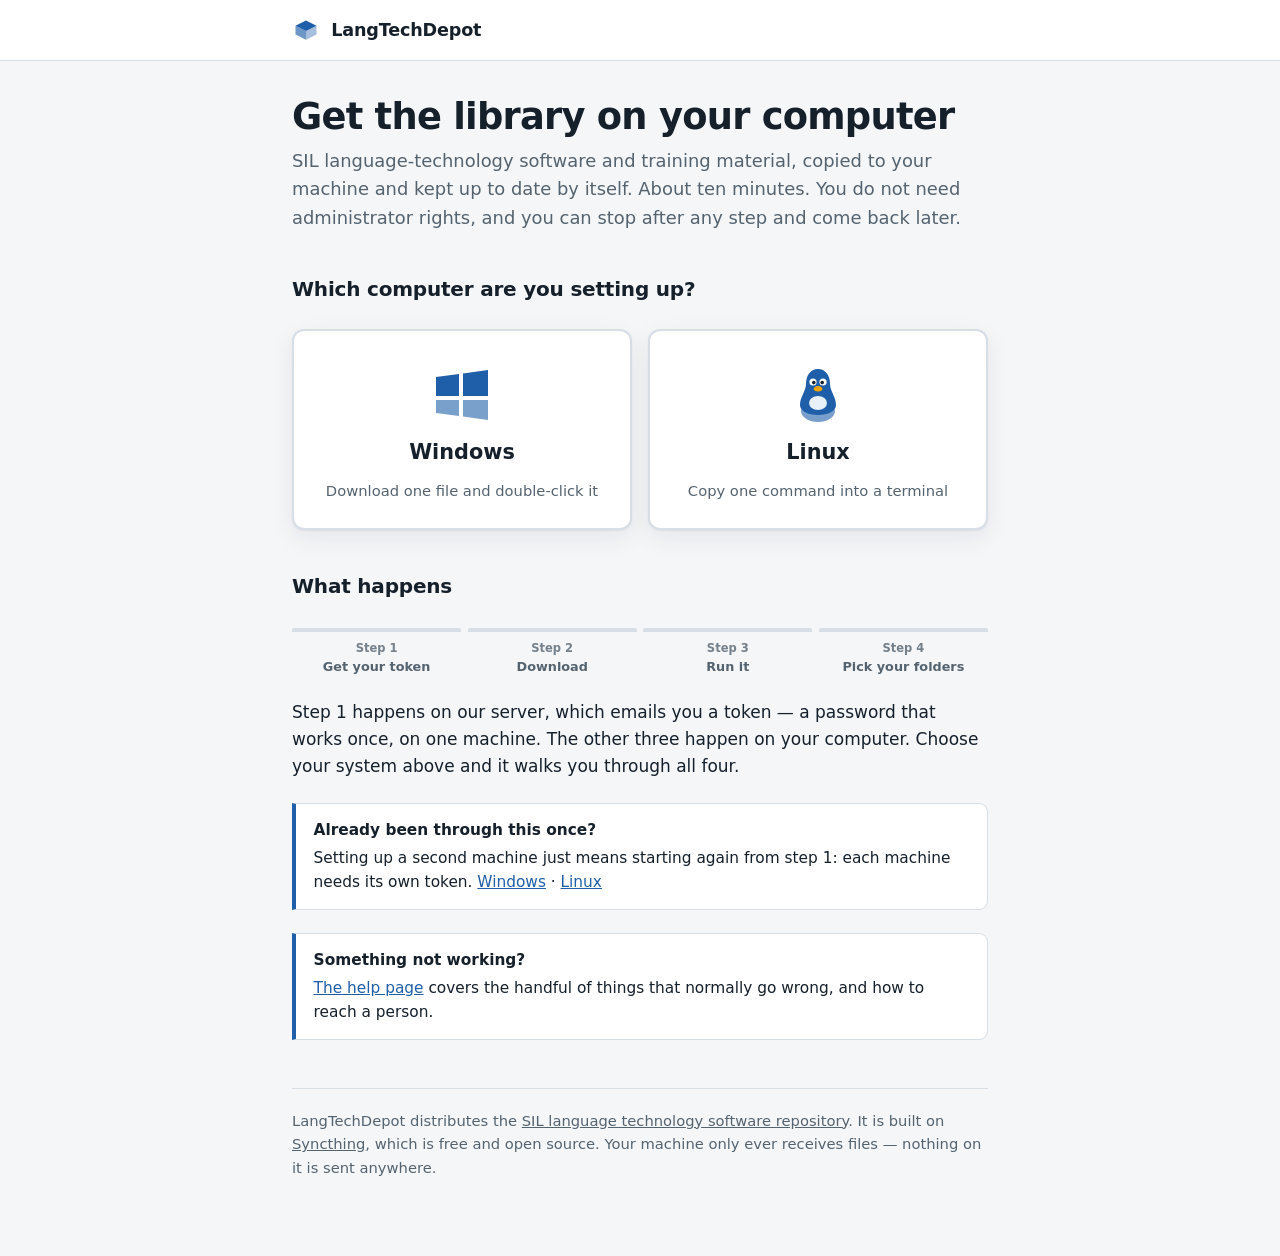
==== docs/index.html @ d98d8e03 "docs/ a graphical install path, so no field user meets a GitHub page The README was the front door a" ====
<!doctype html>
<html lang="en">
<meta charset="utf-8">
<meta name="viewport" content="width=device-width,initial-scale=1">
<title>LangTechDepot &mdash; get the library on your computer</title>
<meta name="description" content="Set up LangTechDepot on your computer. Four steps, about ten minutes, no administrator rights needed.">
<link rel="stylesheet" href="assets/site.css">
<link rel="icon" href="assets/favicon.svg" type="image/svg+xml">

<header class="masthead"><div class="wrap">
  <a href="index.html">
    <svg class="mark" width="28" height="28" viewBox="0 0 32 32" aria-hidden="true">
      <path d="M4 11 16 5l12 6-12 6z" fill="var(--brand)"/>
      <path d="M4 11v10l12 6V17z" fill="var(--brand)" opacity=".65"/>
      <path d="M28 11v10l-12 6V17z" fill="var(--brand)" opacity=".4"/>
    </svg>
    <span class="name">LangTechDepot</span>
  </a>
</div></header>

<main class="wrap">

  <h1>Get the library on your computer</h1>
  <p class="lede">SIL language-technology software and training material, copied to
  your machine and kept up to date by itself. About ten minutes. You do not need
  administrator rights, and you can stop after any step and come back later.</p>

  <h2>Which computer are you setting up?</h2>

  <div class="choose">
    <a class="choice" href="windows.html">
      <svg width="64" height="64" viewBox="0 0 64 64" aria-hidden="true">
        <path d="M6 14 29 11v22H6z"  fill="var(--brand)"/>
        <path d="M33 10.5 58 7v26H33z" fill="var(--brand)"/>
        <path d="M6 37h23v16L6 50z"  fill="var(--brand)" opacity=".6"/>
        <path d="M33 37h25v20l-25-3.5z" fill="var(--brand)" opacity=".6"/>
      </svg>
      <span class="label">Windows</span>
      <span class="hint">Download one file and double-click it</span>
    </a>

    <a class="choice" href="linux.html">
      <svg width="64" height="64" viewBox="0 0 64 64" aria-hidden="true">
        <ellipse cx="32" cy="48" rx="17" ry="11" fill="var(--brand)" opacity=".6"/>
        <path d="M32 6c8 0 12 7 12 15 0 7 6 13 6 21 0 6-8 10-18 10s-18-4-18-10c0-8 6-14 6-21C20 13 24 6 32 6z" fill="var(--brand)"/>
        <ellipse cx="32" cy="40" rx="9" ry="7" fill="var(--brand-soft)"/>
        <circle cx="27" cy="19" r="3.6" fill="#fff"/><circle cx="37" cy="19" r="3.6" fill="#fff"/>
        <circle cx="27.8" cy="19.6" r="1.8" fill="#16202b"/><circle cx="36.2" cy="19.6" r="1.8" fill="#16202b"/>
        <path d="M32 23c2.6 0 4.4 1.6 4.4 3S34.6 28.4 32 28.4 27.6 27.4 27.6 26s1.8-3 4.4-3z" fill="#f0a500"/>
      </svg>
      <span class="label">Linux</span>
      <span class="hint">Copy one command into a terminal</span>
    </a>
  </div>

  <h2>What happens</h2>
  <ol class="rail">
    <li><span class="n">Step 1</span>Get your token</li>
    <li><span class="n">Step 2</span>Download</li>
    <li><span class="n">Step 3</span>Run it</li>
    <li><span class="n">Step 4</span>Pick your folders</li>
  </ol>
  <p>Step 1 happens on our server, which emails you a token &mdash; a password
  that works once, on one machine. The other three happen on your computer.
  Choose your system above and it walks you through all four.</p>

  <div class="note">
    <strong>Already been through this once?</strong>
    Setting up a second machine just means starting again from step 1: each
    machine needs its own token. <a href="windows.html">Windows</a> &middot;
    <a href="linux.html">Linux</a>
  </div>

  <div class="note">
    <strong>Something not working?</strong>
    <a href="help.html">The help page</a> covers the handful of things that
    normally go wrong, and how to reach a person.
  </div>

  <p class="foot">LangTechDepot distributes the
  <a href="https://lingtransoft.info/apps/LangTechDepot">SIL language technology
  software repository</a>. It is built on <a href="https://syncthing.net/">Syncthing</a>,
  which is free and open source. Your machine only ever receives files &mdash;
  nothing on it is sent anywhere.</p>

</main>
<script src="assets/site.js"></script>
</html>
---- docs/assets/site.css ----
/* LangTechDepot — shared look for the Pages site and for the registration
   pages served by server/register.py.

   The two sites are one journey (get a token there, install here), so they
   must not look like two different projects. Keep this file and the <style>
   block in register.py in step: same tokens, same component names.

   Field machines are on slow links, so: no web fonts, no framework, no
   images. Illustrations are inline SVG in the page itself. */

:root {
  --brand:      #1f5fa9;
  --brand-dark: #17497f;
  --brand-soft: #e8f0fa;
  --ink:        #16202b;
  --ink-soft:   #55636f;
  --line:       #d8dee5;
  --paper:      #ffffff;
  --ground:     #f4f6f8;
  --ok:         #1e7a46;
  --warn:       #a05a00;
  --radius:     12px;
  --shadow:     0 1px 2px rgba(22,32,43,.06), 0 8px 24px rgba(22,32,43,.07);
}

@media (prefers-color-scheme: dark) {
  :root {
    --brand:      #6fa8e8;
    --brand-dark: #9cc6f2;
    --brand-soft: #17273a;
    --ink:        #e8edf2;
    --ink-soft:   #a3b1bf;
    --line:       #2c3742;
    --paper:      #131a22;
    --ground:     #0d131a;
    --ok:         #5cc189;
    --warn:       #e0a44a;
    --shadow:     0 1px 2px rgba(0,0,0,.4), 0 8px 24px rgba(0,0,0,.35);
  }
}

* { box-sizing: border-box; }

body {
  margin: 0;
  background: var(--ground);
  color: var(--ink);
  font: 17px/1.6 system-ui, -apple-system, "Segoe UI", Roboto, sans-serif;
  -webkit-text-size-adjust: 100%;
}

.wrap { max-width: 46rem; margin: 0 auto; padding: 0 1.25rem 4rem; }

/* --- masthead: identical on both sites, so the hand-off is invisible ------ */

.masthead {
  background: var(--paper);
  border-bottom: 1px solid var(--line);
}
.masthead .wrap {
  display: flex; align-items: center; gap: .7rem;
  padding-top: 1rem; padding-bottom: 1rem;
}
.masthead a { display: flex; align-items: center; gap: .7rem;
  text-decoration: none; color: inherit; }
.masthead .name { font-weight: 700; font-size: 1.1rem; letter-spacing: -.01em; }
.masthead .mark { flex: none; }

/* --- page head ----------------------------------------------------------- */

h1 { font-size: clamp(1.7rem, 5vw, 2.3rem); line-height: 1.15;
     letter-spacing: -.02em; margin: 2.2rem 0 .5rem; }
h2 { font-size: 1.25rem; margin: 2.5rem 0 .6rem; letter-spacing: -.01em; }
.lede { font-size: 1.12rem; color: var(--ink-soft); margin: 0 0 2rem; }
p { margin: .8rem 0; }
a { color: var(--brand); }

/* --- the four-step rail, shared by both sites ---------------------------- */

.rail {
  display: flex; gap: .4rem; list-style: none;
  margin: 1.6rem 0 0; padding: 0; font-size: .8rem; font-weight: 600;
}
.rail li {
  flex: 1; padding: .45rem .3rem .5rem; text-align: center;
  color: var(--ink-soft); border-top: 4px solid var(--line);
  border-radius: 2px;
}
.rail li.done { color: var(--ok); border-top-color: var(--ok); }
.rail li.now  { color: var(--brand); border-top-color: var(--brand); }
.rail .n { display: block; font-size: .72rem; opacity: .8; font-weight: 700; }

/* --- step cards ---------------------------------------------------------- */

.step {
  background: var(--paper); border: 1px solid var(--line);
  border-radius: var(--radius); box-shadow: var(--shadow);
  padding: 1.5rem; margin: 1.25rem 0;
  display: grid; grid-template-columns: 3.1rem 1fr; gap: 0 1.1rem;
}
/* The number sits alone in the first column; everything else stacks in the
   second. Without pinning the rest, auto-placement drops whatever follows the
   number's row span back into the 3rem column and squeezes it to nothing. */
.step > :not(.num) { grid-column: 2; }
.step > .num {
  grid-column: 1; grid-row: 1;
  width: 3.1rem; height: 3.1rem; border-radius: 50%;
  background: var(--brand); color: #fff;
  display: flex; align-items: center; justify-content: center;
  font-size: 1.5rem; font-weight: 700;
}
@media (prefers-color-scheme: dark) { .step > .num { color: #0d131a; } }
.step h3 { margin: .35rem 0 .3rem; font-size: 1.3rem; letter-spacing: -.01em; }
.step p  { margin: .4rem 0; }
.step .art { margin: 1rem 0 .2rem; }
.step .art svg { max-width: 100%; height: auto; display: block; }

@media (max-width: 30rem) {
  .step { grid-template-columns: 1fr; }
  .step > .num, .step > :not(.num) { grid-column: 1; }
  .step > .num { margin-bottom: .6rem; }
}

/* --- buttons ------------------------------------------------------------- */

.btn {
  display: inline-flex; align-items: center; gap: .55rem;
  background: var(--brand); color: #fff; text-decoration: none;
  font: inherit; font-weight: 700; border: 0; cursor: pointer;
  padding: .8rem 1.4rem; border-radius: 9px; margin: .8rem 0 .3rem;
}
.btn:hover { background: var(--brand-dark); }
.btn.big  { font-size: 1.15rem; padding: 1rem 1.7rem; }
.btn.ghost { background: transparent; color: var(--brand);
             box-shadow: inset 0 0 0 2px var(--brand); }
.btn.ghost:hover { background: var(--brand-soft); }
/* Grid items stretch by default, which turns every button into a full-width
   slab. Hug the label instead - except on a phone, where full width is the
   easier target. */
.step > .btn { justify-self: start; }
@media (max-width: 30rem) { .step > .btn { justify-self: stretch; justify-content: center; } }
@media (prefers-color-scheme: dark) {
  .btn { color: #0d131a; } .btn.ghost { color: var(--brand); }
}
.sub-btn { display: block; font-size: .9rem; color: var(--ink-soft); margin: .1rem 0 0; }

/* --- platform chooser ---------------------------------------------------- */

.choose { display: grid; gap: 1rem; grid-template-columns: repeat(auto-fit, minmax(13rem, 1fr)); margin: 1.5rem 0; }
.choice {
  display: flex; flex-direction: column; align-items: center; gap: .6rem;
  background: var(--paper); border: 2px solid var(--line); border-radius: var(--radius);
  padding: 2rem 1rem 1.6rem; text-decoration: none; color: inherit;
  box-shadow: var(--shadow);
}
.choice:hover { border-color: var(--brand); }
.choice .label { font-size: 1.3rem; font-weight: 700; }
.choice .hint  { font-size: .92rem; color: var(--ink-soft); text-align: center; }

/* --- copy row: the token on depot, the command here ---------------------- */

.copyrow { display: flex; gap: .5rem; align-items: stretch; margin: .9rem 0; flex-wrap: wrap; }
.copyrow .val {
  flex: 1 1 14rem; min-width: 0;
  font: 600 1.05rem/1.4 ui-monospace, SFMono-Regular, Consolas, monospace;
  background: var(--brand-soft); color: var(--ink);
  border: 1px solid var(--line); border-radius: 9px;
  padding: .8rem .9rem; overflow-wrap: anywhere; user-select: all;
}
.copybtn {
  flex: none; font: inherit; font-weight: 700; cursor: pointer;
  background: var(--brand); color: #fff; border: 0; border-radius: 9px;
  padding: .8rem 1.2rem; min-width: 6.5rem;
}
.copybtn:hover { background: var(--brand-dark); }
.copybtn.done  { background: var(--ok); }
@media (prefers-color-scheme: dark) { .copybtn { color: #0d131a; } }

/* --- notes --------------------------------------------------------------- */

.note {
  background: var(--paper); border: 1px solid var(--line);
  border-left: 4px solid var(--brand); border-radius: 0 9px 9px 0;
  padding: .9rem 1.1rem; margin: 1.4rem 0; font-size: .96rem;
}
.note.warn { border-left-color: var(--warn); }
.note > strong:first-child { display: block; margin-bottom: .2rem; }

code { background: var(--brand-soft); padding: .15rem .4rem; border-radius: 4px;
       font-size: .93em; overflow-wrap: anywhere; }

.foot { margin-top: 3rem; padding-top: 1.2rem; border-top: 1px solid var(--line);
        font-size: .92rem; color: var(--ink-soft); }
.foot a { color: var(--ink-soft); }
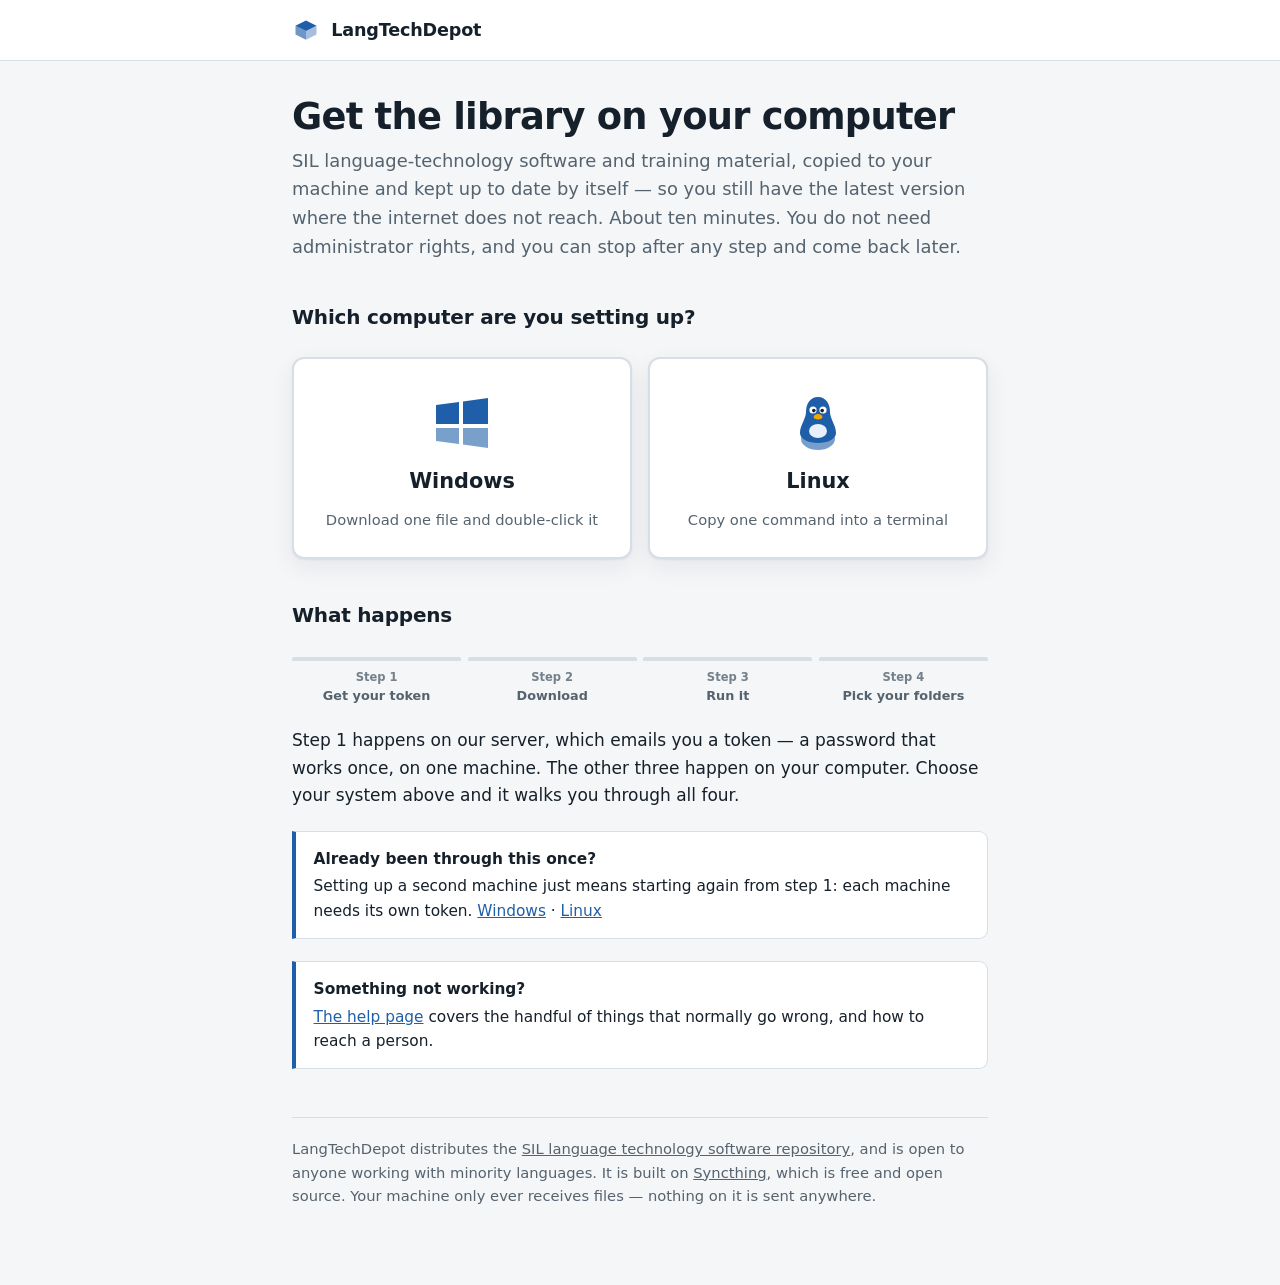
==== commit d55ef956: "intent.md: what the depot is for, and which goals the code doesn't meet yet The repo recorded how ev" ====
--- a/docs/index.html
+++ b/docs/index.html
@@ -22,7 +22,8 @@
 
   <h1>Get the library on your computer</h1>
   <p class="lede">SIL language-technology software and training material, copied to
-  your machine and kept up to date by itself. About ten minutes. You do not need
+  your machine and kept up to date by itself &mdash; so you still have the latest
+  version where the internet does not reach. About ten minutes. You do not need
   administrator rights, and you can stop after any step and come back later.</p>
 
   <h2>Which computer are you setting up?</h2>
@@ -79,9 +80,10 @@
 
   <p class="foot">LangTechDepot distributes the
   <a href="https://lingtransoft.info/apps/LangTechDepot">SIL language technology
-  software repository</a>. It is built on <a href="https://syncthing.net/">Syncthing</a>,
-  which is free and open source. Your machine only ever receives files &mdash;
-  nothing on it is sent anywhere.</p>
+  software repository</a>, and is open to anyone working with minority languages.
+  It is built on <a href="https://syncthing.net/">Syncthing</a>, which is free and
+  open source. Your machine only ever receives files &mdash; nothing on it is sent
+  anywhere.</p>
 
 </main>
 <script src="assets/site.js"></script>
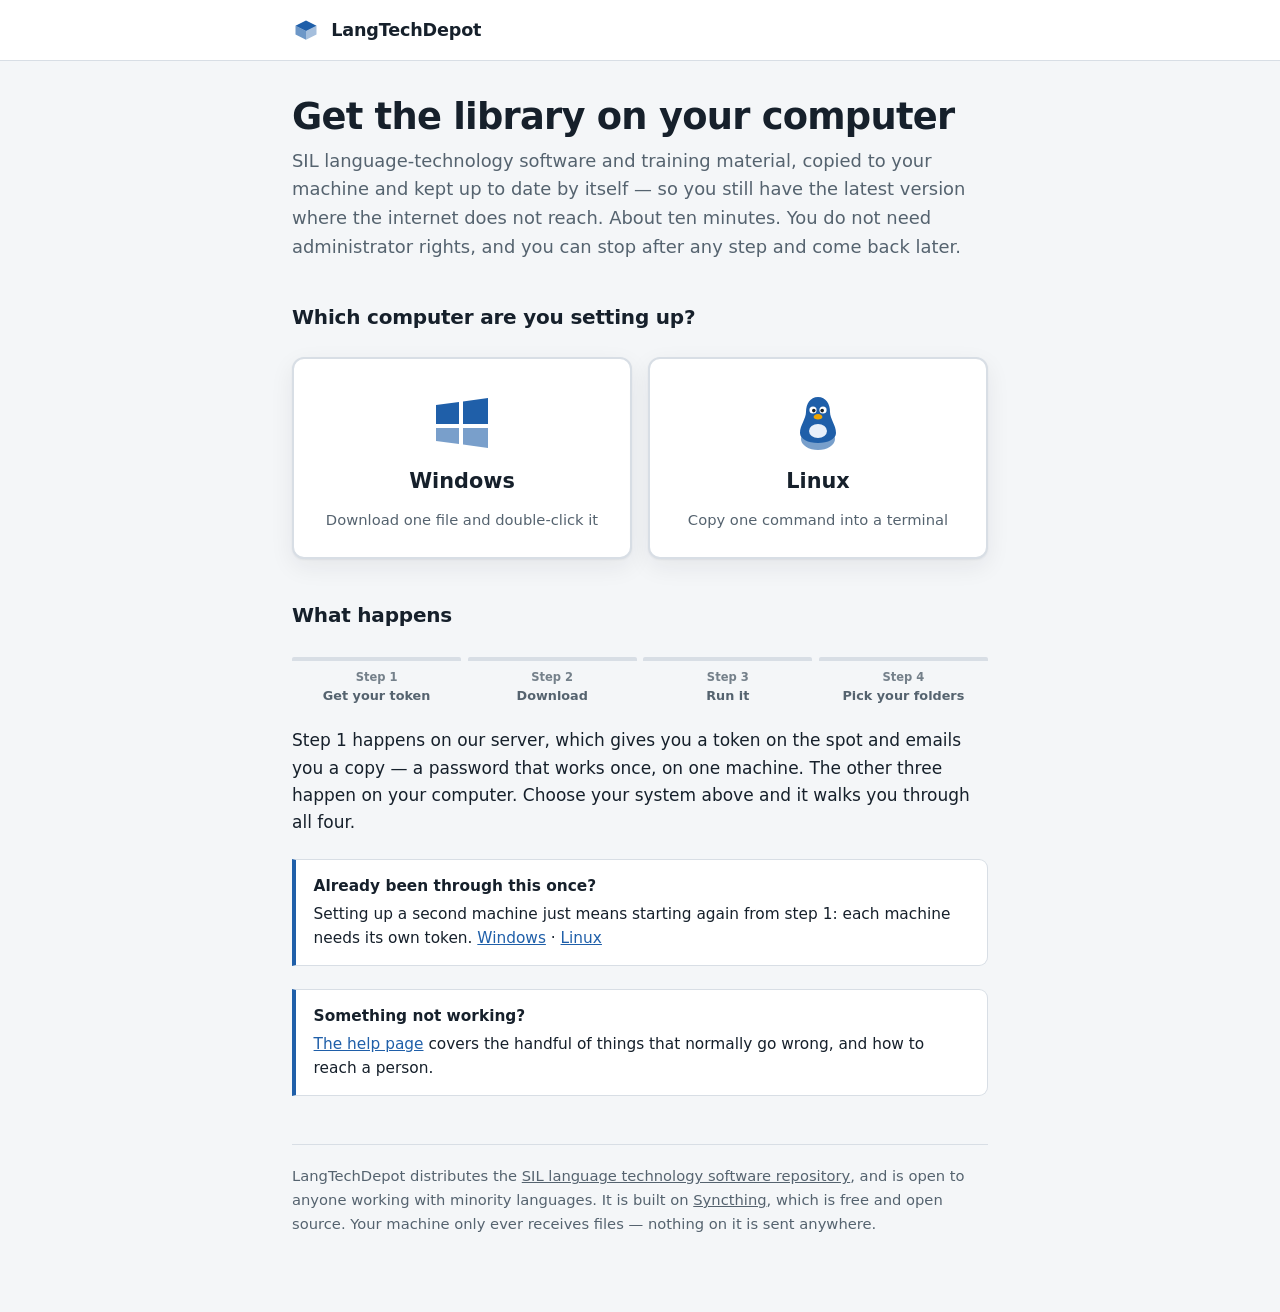
==== commit 10fb446d: "docs: launch review — mail is live, SETUP.md order, stale claims - Site: token is shown on the page " ====
--- a/docs/index.html
+++ b/docs/index.html
@@ -61,8 +61,8 @@
     <li><span class="n">Step 3</span>Run it</li>
     <li><span class="n">Step 4</span>Pick your folders</li>
   </ol>
-  <p>Step 1 happens on our server, which emails you a token &mdash; a password
-  that works once, on one machine. The other three happen on your computer.
+  <p>Step 1 happens on our server, which gives you a token on the spot and emails
+  you a copy &mdash; a password that works once, on one machine. The other three happen on your computer.
   Choose your system above and it walks you through all four.</p>
 
   <div class="note">
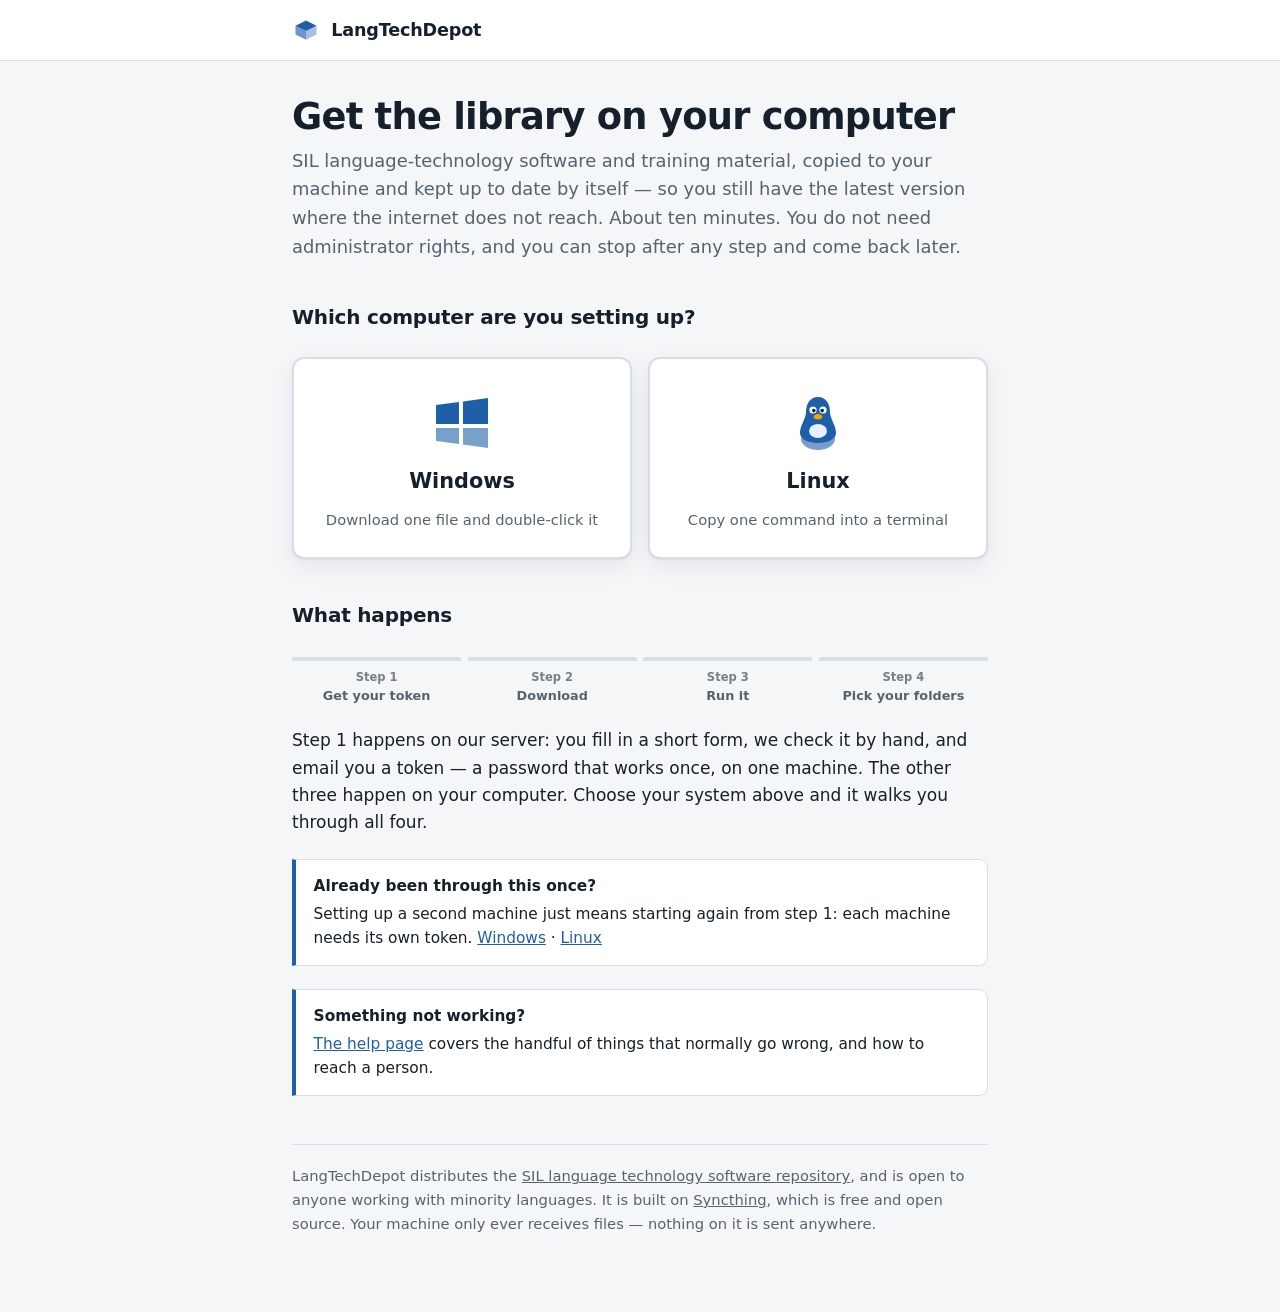
==== commit 472dbd5f: "Keep introducer mode safe: server-side guard, and approval by default Introducer mode is the bandwid" ====
--- a/docs/index.html
+++ b/docs/index.html
@@ -61,8 +61,8 @@
     <li><span class="n">Step 3</span>Run it</li>
     <li><span class="n">Step 4</span>Pick your folders</li>
   </ol>
-  <p>Step 1 happens on our server, which gives you a token on the spot and emails
-  you a copy &mdash; a password that works once, on one machine. The other three happen on your computer.
+  <p>Step 1 happens on our server: you fill in a short form, we check it by
+  hand, and email you a token &mdash; a password that works once, on one machine. The other three happen on your computer.
   Choose your system above and it walks you through all four.</p>
 
   <div class="note">
